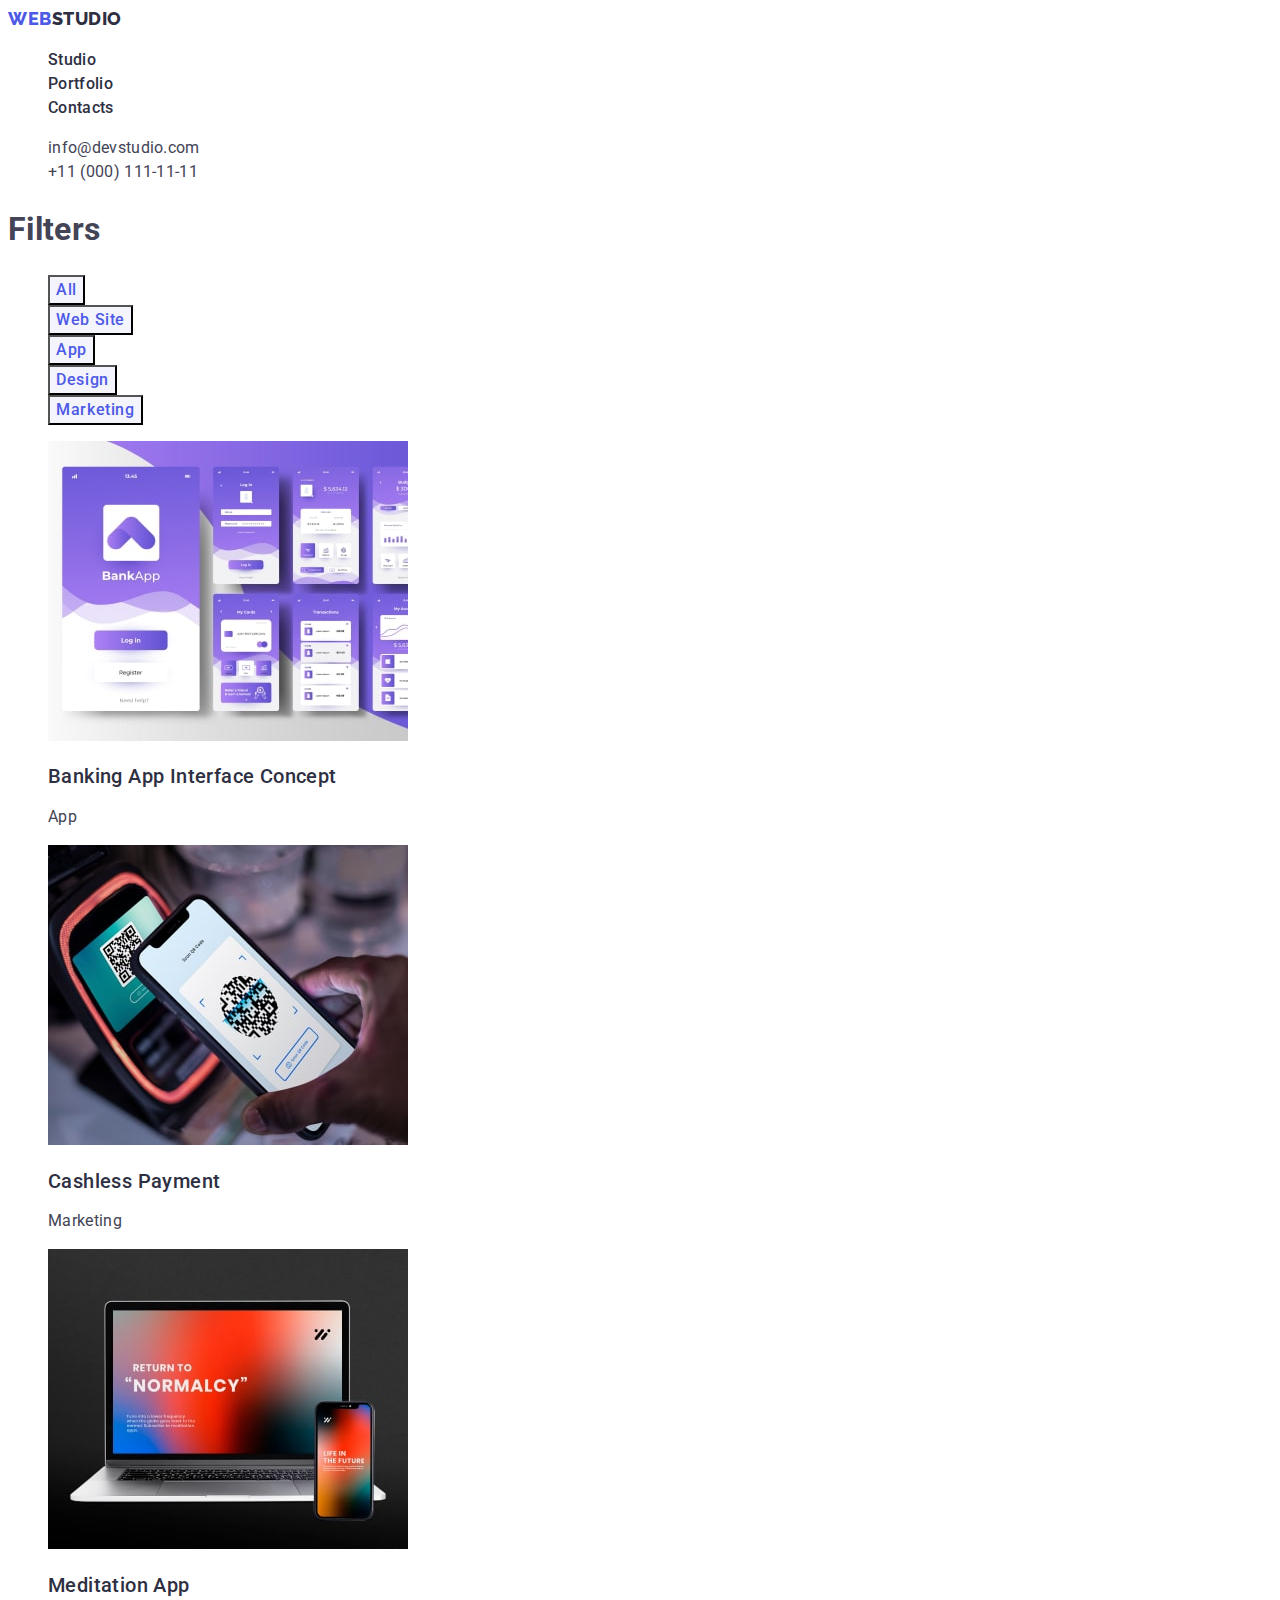
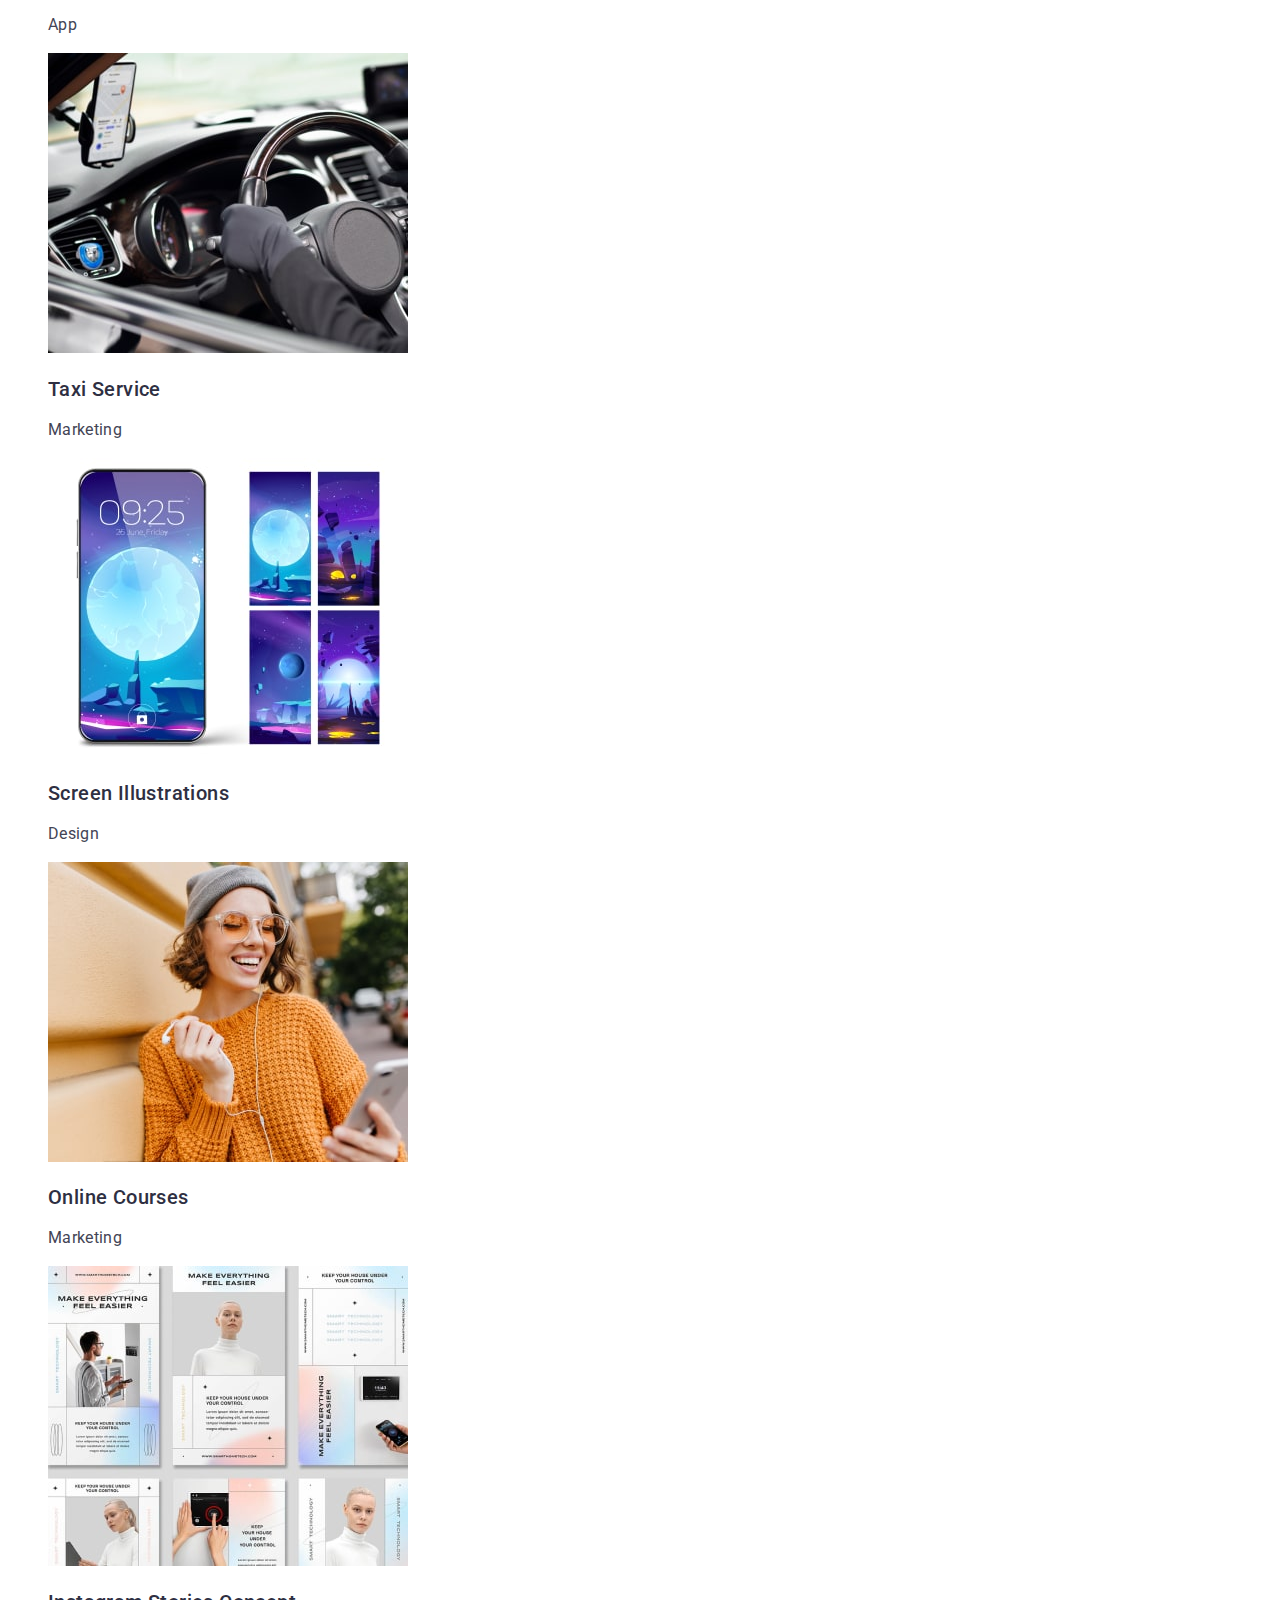
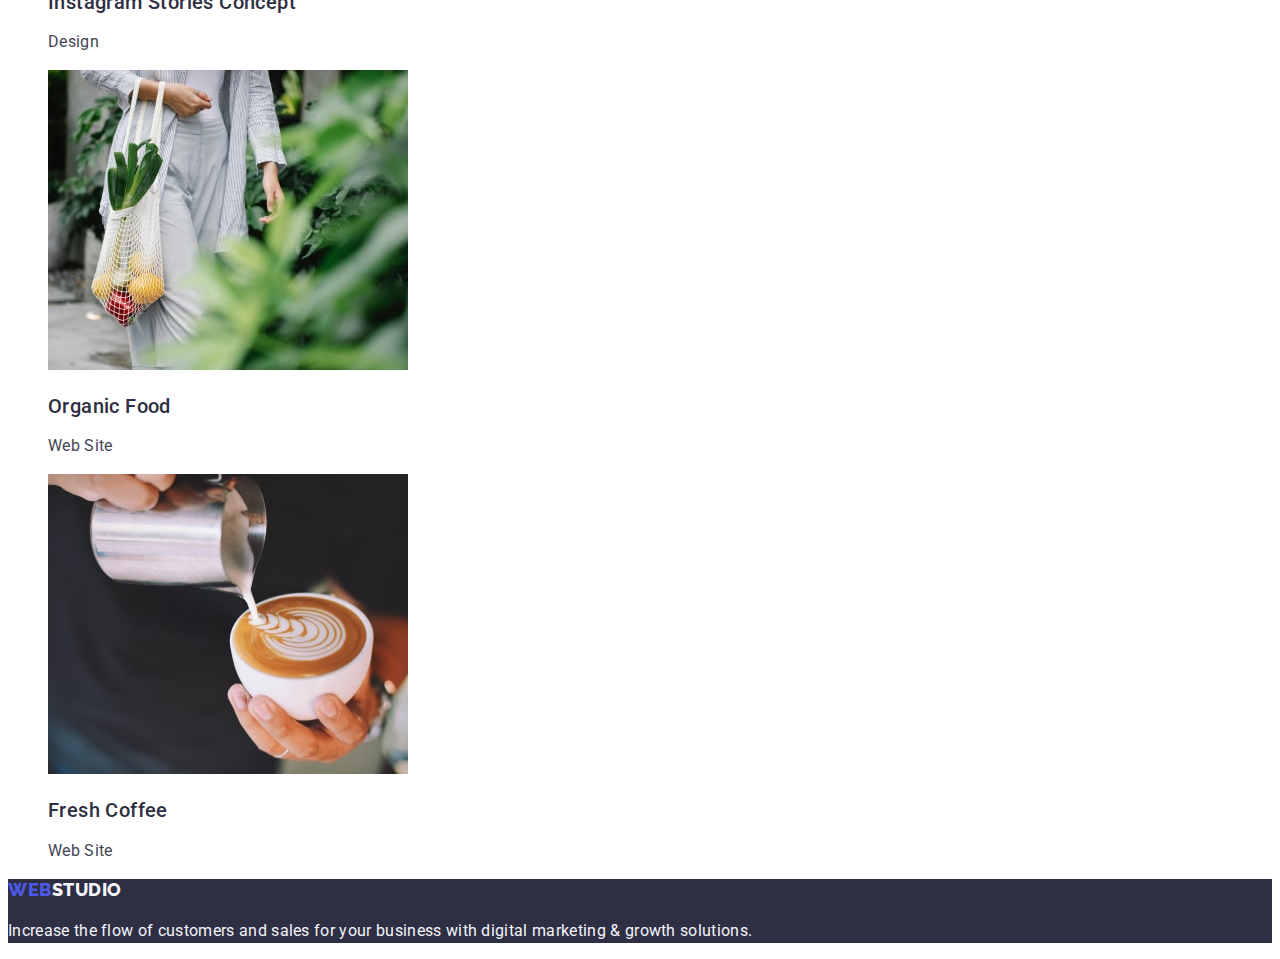
==== portfolio.html @ 900c1c77 "Initial commit" ====
<!DOCTYPE html>
<html lang="en">
  <head>
    <meta charset="UTF-8" />
    <meta name="viewport" content="width=device-width, initial-scale=1.0" />
    <link rel="preconnect" href="https://fonts.googleapis.com" />
    <link rel="preconnect" href="https://fonts.gstatic.com" crossorigin />
    <link
      href="https://fonts.googleapis.com/css2?family=Raleway:wght@800&family=Roboto:wght@400;500;700;900&display=swap"
      rel="stylesheet"
    />
    <link rel="stylesheet" href="./css/styles.css" />
    <title>Portfolio</title>
  </head>
  <body>
    <header class="header">
      <nav>
        <a class="header-logo link" href="./index.html"
          >Web<span class="header-logo-accent">Studio</span>
        </a>
        <ul class="list">
          <li><a class="header-item link" href="./index.html">Studio</a></li>
          <li>
            <a class="header-item link" href="./portfolio.html">Portfolio</a>
          </li>
          <li><a class="header-item link" href="">Contacts</a></li>
        </ul>
      </nav>

      <address class="header-contacts">
        <ul class="header-contacts-list list">
          <li>
            <a
              class="header-contacts-item link"
              href="mailto:info@devstudio.com"
              >info@devstudio.com</a
            >
          </li>
          <li>
            <a class="header-contacts-item link" href="tel:+110001111111"
              >+11 (000) 111-11-11</a
            >
          </li>
        </ul>
      </address>
    </header>

    <main>
      <section class="filters">
        <h1 class="visually-hidden">Filters</h1>
        <ul class="list">
          <li class="filters-list-item">
            <button class="filters-btn" type="button">All</button>
          </li>
          <li class="filters-list-item">
            <button class="filters-btn" type="button">Web Site</button>
          </li>
          <li class="filters-list-item">
            <button class="filters-btn" type="button">App</button>
          </li>
          <li class="filters-list-item">
            <button class="filters-btn" type="button">Design</button>
          </li>
          <li class="filters-list-item">
            <button class="filters-btn" type="button">Marketing</button>
          </li>
        </ul>

        <ul class="list">
          <li>
            <a class="link">
              <img
                src="./images/img-app1.jpg"
                alt="banking"
                width="360"
                height="300"
              />
              <h2 class="page-subtitle">Banking App Interface Concept</h2>
              <p class="page-text">App</p>
            </a>
          </li>
          <li>
            <a class="link">
              <img
                src="./images/img-payment.jpg"
                alt="payment"
                width="360"
                height="300"
              />
              <h2 class="page-subtitle">Cashless Payment</h2>
              <p class="page-text">Marketing</p>
            </a>
          </li>
          <li>
            <a class="link">
              <img
                src="./images/img-app2.jpg"
                alt="meditation"
                width="360"
                height="300"
              />
              <h2 class="page-subtitle">Meditation App</h2>
              <p class="page-text">App</p>
            </a>
          </li>
          <li>
            <a class="link">
              <img
                src="./images/img-taxi.jpg"
                alt="taxi"
                width="360"
                height="300"
              />
              <h2 class="page-subtitle">Taxi Service</h2>
              <p class="page-text">Marketing</p>
            </a>
          </li>
          <li>
            <a class="link"
              ><img
                src="./images/img-screen.jpg"
                alt="screen"
                width="360"
                height="300"
              />
              <h2 class="page-subtitle">Screen Illustrations</h2>
              <p class="page-text">Design</p>
            </a>
          </li>
          <li>
            <a class="link">
              <img
                src="./images/img-courses.jpg"
                alt="courses"
                width="360"
                height="300"
              />
              <h2 class="page-subtitle">Online Courses</h2>
              <p class="page-text">Marketing</p>
            </a>
          </li>
          <li>
            <a class="link">
              <img
                src="./images/img-stories.jpg"
                alt="stories"
                width="360"
                height="300"
              />
              <h2 class="page-subtitle">Instagram Stories Concept</h2>
              <p class="page-text">Design</p></a
            >
          </li>
          <li>
            <a class="link">
              <img
                src="./images/img-food.jpg"
                alt="food"
                width="360"
                height="300"
              />
              <h2 class="page-subtitle">Organic Food</h2>
              <p class="page-text">Web Site</p>
            </a>
          </li>
          <li>
            <a class="link">
              <img
                src="./images/img-coffee.jpg"
                alt="coffee"
                width="360"
                height="300"
              />
              <h2 class="page-subtitle">Fresh Coffee</h2>
              <p class="page-text">Web Site</p>
            </a>
          </li>
        </ul>
      </section>
    </main>
    <footer class="footer">
      <a href="./index.html" class="logo-footer link"
        >Web<span class="logo-footer-accent">Studio</span>
      </a>
      <p class="page-text-footer">
        Increase the flow of customers and sales for your business with digital
        marketing & growth solutions.
      </p>
    </footer>
  </body>
</html>
---- css/styles.css ----
:root {
  --cloud: #f4f4fd;
  --cornflower: #e7e9fc;
  --iris: #4d5ae5;
  --ocean: #404bbf;
  --navyblue: #2e2f42;
  --slate: #434455;
  --white: #ffffff;
  --text-size: 16px;
  --text-height: 1.5;
  --text-weight: 500;
  --text-spacing: 0.02em;
}

.link {
  text-decoration: none;
}

.list {
  list-style-type: none;
}

body {
  font-family: "Roboto", sans-serif;
  background-color: var(--white);
  color: var(--slate);
  font-size: var(--text-size);
  line-height: var(--text-height);
  letter-spacing: var(--text-spacing);
}

.header-logo {
  color: var(--iris);
  font-size: 18px;
  font-family: "Raleway", sans-serif;
  font-weight: 800;
  line-height: 1.17;
  letter-spacing: 0.03em;
  text-transform: uppercase;
}

.header-logo span {
  color: var(--navyblue);
}

.header-item {
  color: var(--navyblue);
  font-size: var(--text-size);
  font-weight: var(--text-weight);
  line-height: var(--text-height);
  letter-spacing: var(--text-spacing);
}

.header-item:focus,
.header-item:hover {
  color: var(--ocean);
}

.header-contacts {
  font-style: normal;
}

.header-contacts-item {
  color: var(--slate);
  font-size: var(--text-size);
  line-height: var(--text-height);
  letter-spacing: var(--text-spacing);
}

.header-contacts-item:focus,
.header-contacts-item:hover {
  color: var(--ocean);
}

.hero {
  background-color: var(--navyblue);
}

.hero-title {
  color: var(--white);
  text-align: center;
  font-size: 56px;
  font-weight: 700;
  line-height: 1.07;
  letter-spacing: var(--text-spacing);
}

.hero-btn {
  font-family: "Roboto", sans-serif;
  background: var(--iris);
  color: var(--white);
  font-size: var(--text-size);
  font-weight: var(--text-weight);
  line-height: var(--text-height);
  letter-spacing: 0.04em;
  cursor: pointer;
}

.hero-btn:focus,
.hero-btn:hover {
  background-color: var(--ocean);
}

.team {
  background-color: var(--cloud);
}

.team-list {
  background-color: var(--white);
}

.page-title {
  color: var(--navyblue);
  text-align: center;
  font-size: 36px;
  font-weight: 700;
  line-height: 1.11;
  letter-spacing: var(--text-spacing);
  text-transform: capitalize;
}

.page-subtitle {
  color: var(--navyblue);
  font-size: 20px;
  font-weight: var(--text-weight);
  line-height: 1.2;
  letter-spacing: var(--text-spacing);
}

.footer {
  background-color: var(--navyblue);
}

.logo-footer {
  color: var(--iris);
  font-size: 18px;
  font-family: "Raleway", sans-serif;
  font-weight: 800;
  line-height: 1.17;
  letter-spacing: 0.03em;
  text-transform: uppercase;
}
.logo-footer span {
  color: var(--cloud);
}

.page-text-footer {
  color: var(--cloud);
  font-size: var(--text-size);
  line-height: var(--text-height);
  letter-spacing: var(--text-spacing);
}

.filters-btn {
  font-family: "Roboto", sans-serif;
  background: var(--cloud);
  color: var(--iris);
  text-align: center;
  font-size: var(--text-size);
  font-weight: var(--text-weight);
  line-height: var(--text-height);
  letter-spacing: 0.04em;
  cursor: pointer;
}

.filters-btn:hover,
.filters-btn:focus {
  background-color: var(--ocean);
  color: var(--white);
}
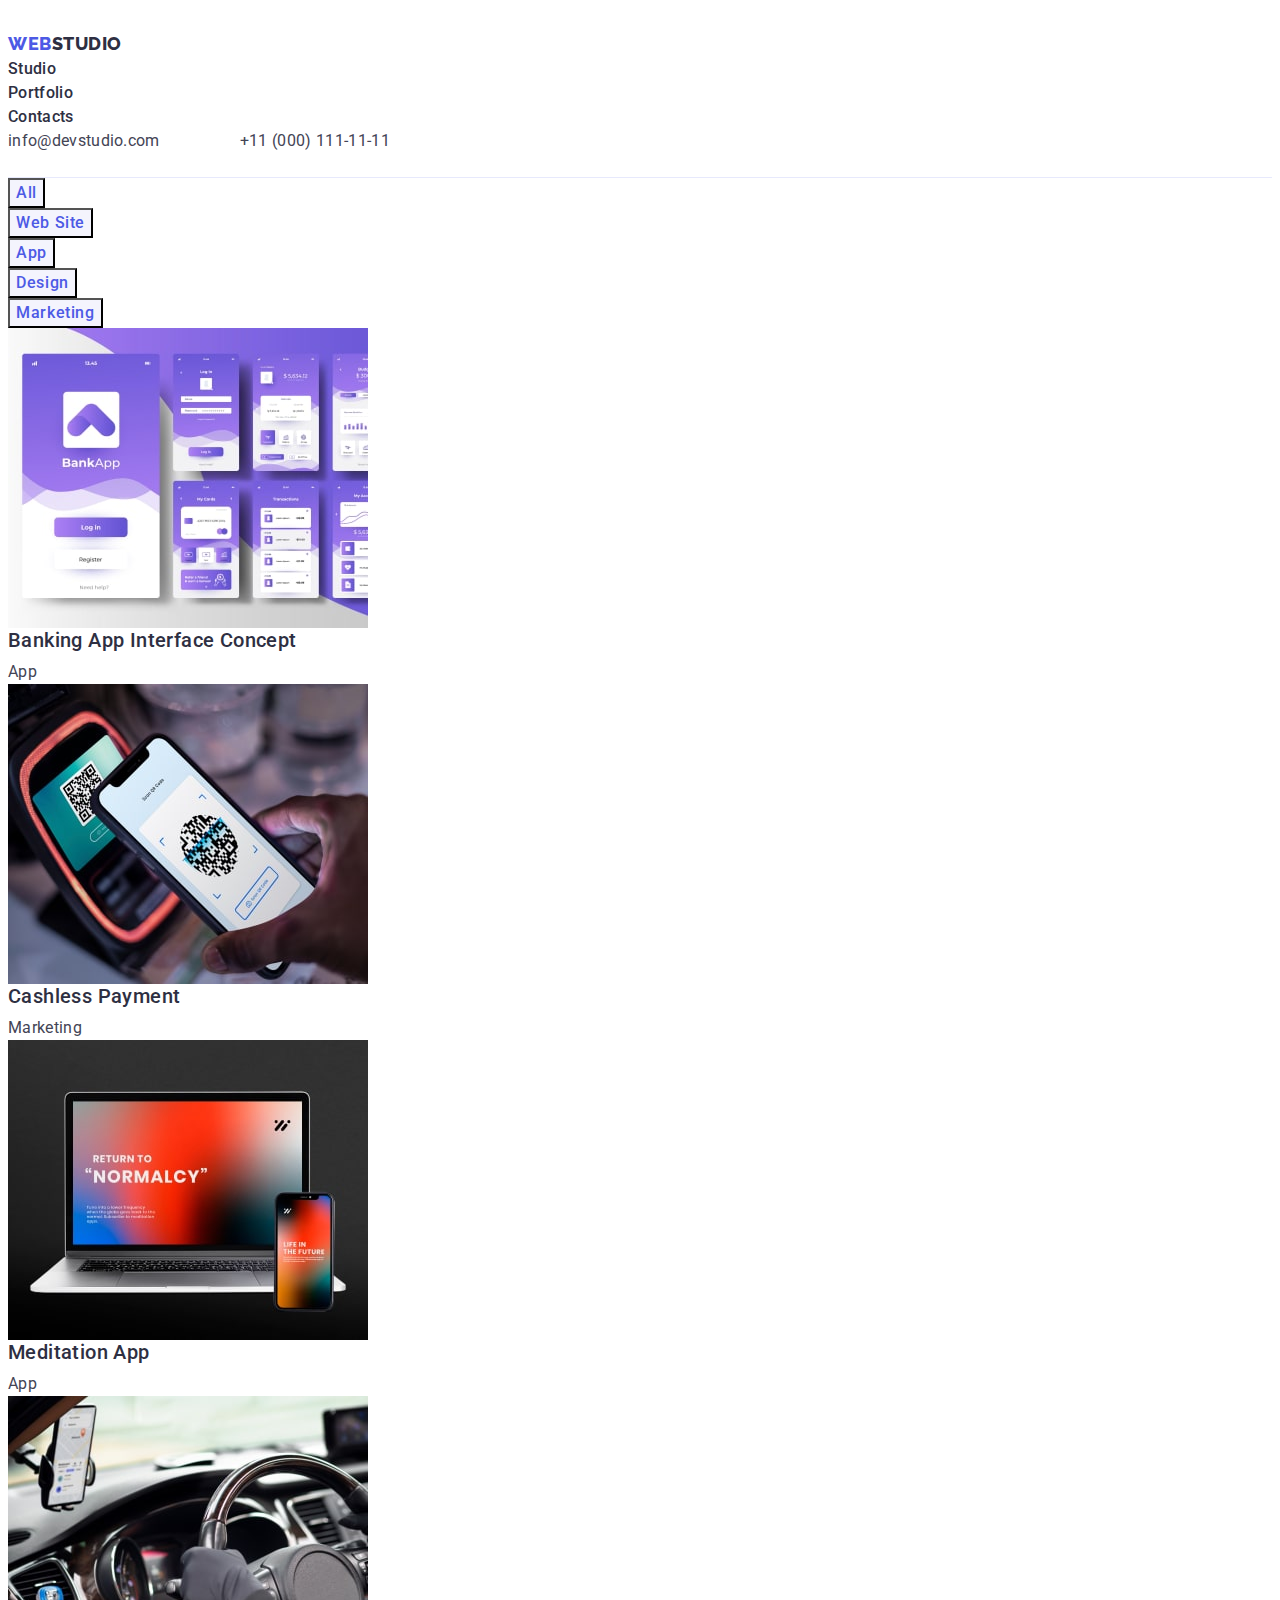
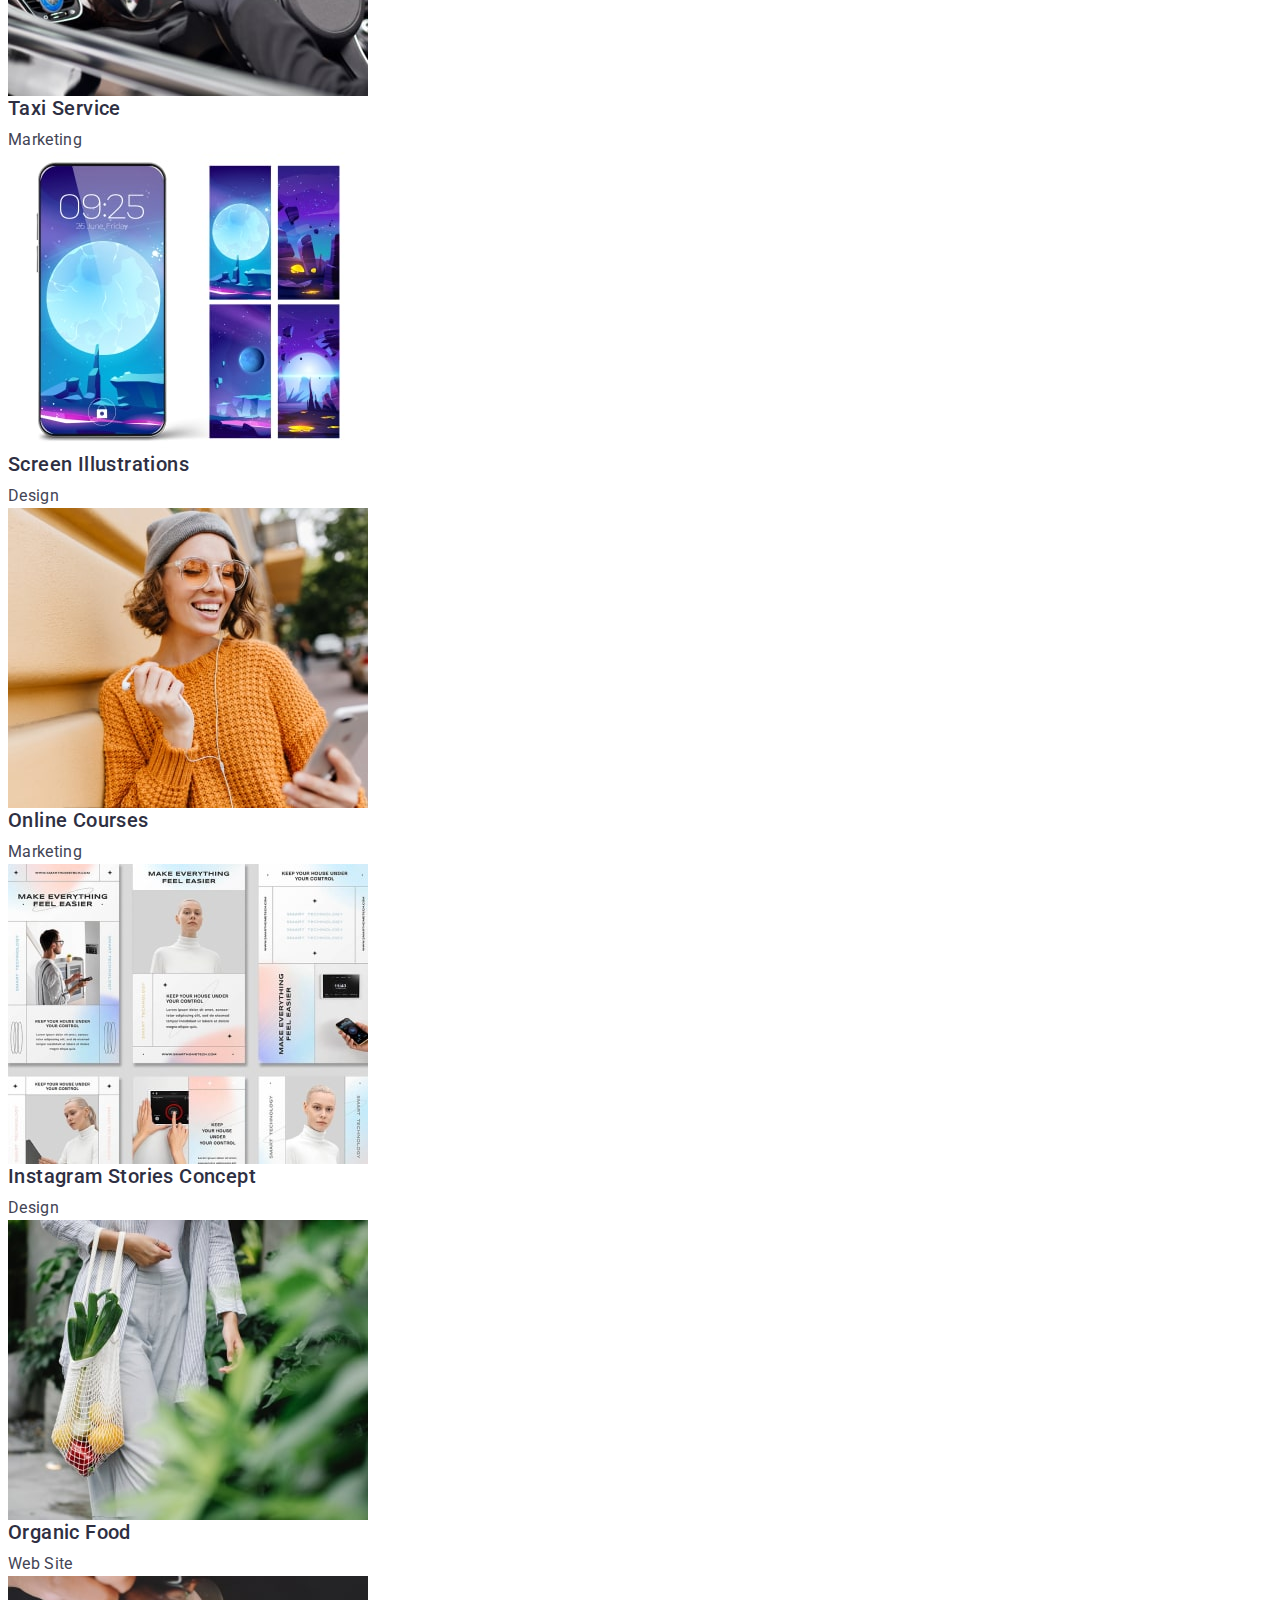
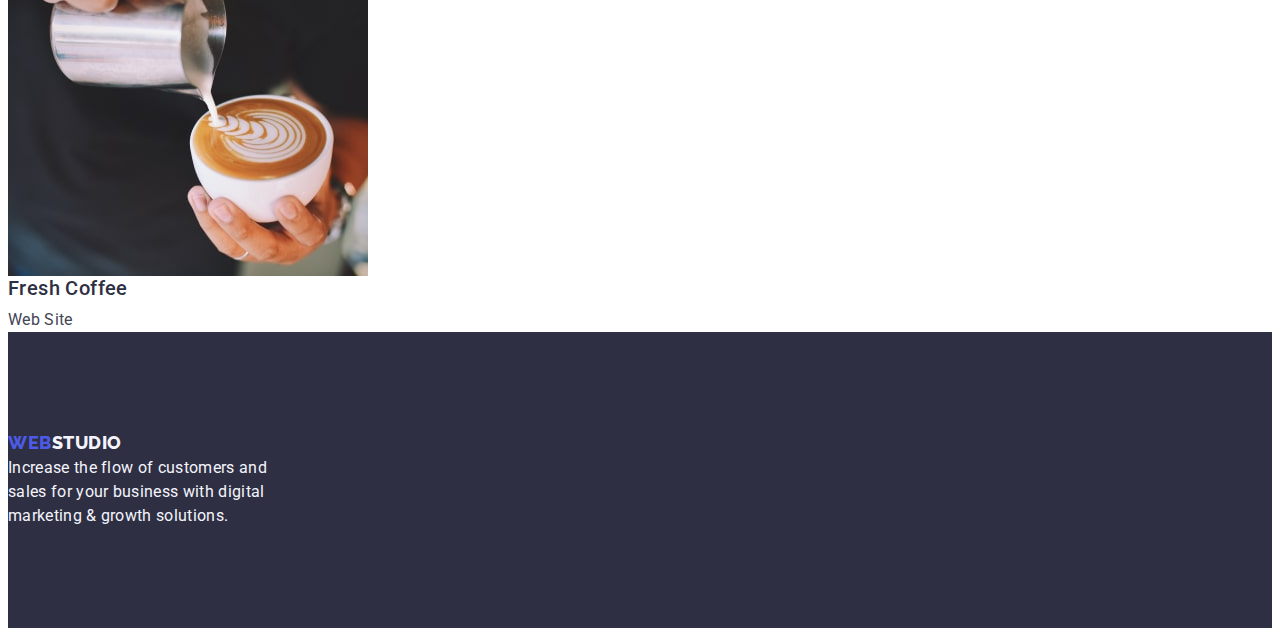
==== commit dd29150f: "11" ====
--- a/portfolio.html
+++ b/portfolio.html
@@ -8,6 +8,13 @@
     <link
       href="https://fonts.googleapis.com/css2?family=Raleway:wght@800&family=Roboto:wght@400;500;700;900&display=swap"
       rel="stylesheet"
+    />
+    <link
+      rel="stylesheet"
+      href="https://cdnjs.cloudflare.com/ajax/libs/modern-normalize/2.0.0/modern-normalize.min.css"
+      integrity="sha512-4xo8blKMVCiXpTaLzQSLSw3KFOVPWhm/TRtuPVc4WG6kUgjH6J03IBuG7JZPkcWMxJ5huwaBpOpnwYElP/m6wg=="
+      crossorigin="anonymous"
+      referrerpolicy="no-referrer"
     />
     <link rel="stylesheet" href="./css/styles.css" />
     <title>Portfolio</title>
--- a/css/styles.css
+++ b/css/styles.css
@@ -12,14 +12,6 @@
   --text-spacing: 0.02em;
 }
 
-.link {
-  text-decoration: none;
-}
-
-.list {
-  list-style-type: none;
-}
-
 body {
   font-family: "Roboto", sans-serif;
   background-color: var(--white);
@@ -27,6 +19,77 @@
   font-size: var(--text-size);
   line-height: var(--text-height);
   letter-spacing: var(--text-spacing);
+}
+
+h1,
+h2,
+h3,
+h4,
+h5,
+h6,
+p {
+  margin-top: 0;
+  margin-bottom: 0;
+}
+
+ul,
+ol {
+  padding-left: 0;
+  margin-top: 0;
+  margin-bottom: 0;
+}
+
+img {
+  display: block;
+  max-width: 100%;
+  height: auto;
+}
+
+.visually-hidden {
+  position: absolute;
+  width: 1px;
+  height: 1px;
+  margin: -1px;
+  border: 0;
+  padding: 0;
+  white-space: nowrap;
+  clip-path: inset(100%);
+  clip: rect(0 0 0 0);
+  overflow: hidden;
+}
+
+.link {
+  text-decoration: none;
+}
+
+.list {
+  list-style-type: none;
+}
+
+.container {
+  width: 100%;
+  max-width: 1158px;
+  padding-left: 15px;
+  padding-right: 15px;
+  margin: 0 auto;
+}
+
+/* __________________HEADER________________ */
+.header {
+  padding-bottom: 24px;
+  padding-top: 24px;
+  border-bottom: 1px solid var(--cornflower, #e7e9fc);
+}
+
+.header-container {
+  display: flex;
+  margin: 0 auto;
+  justify-content: space-between;
+}
+
+.header-navigation {
+  display: flex;
+  gap: 76px;
 }
 
 .header-logo {
@@ -37,10 +100,20 @@
   line-height: 1.17;
   letter-spacing: 0.03em;
   text-transform: uppercase;
+
+  display: inline-flex;
+  height: 24px;
+  align-items: center;
+  flex-shrink: 0;
 }
 
 .header-logo span {
   color: var(--navyblue);
+}
+
+.header-list {
+  display: flex;
+  gap: 40px;
 }
 
 .header-item {
@@ -58,6 +131,13 @@
 
 .header-contacts {
   font-style: normal;
+  gap: 40px;
+}
+
+.header-contacts-list {
+  display: flex;
+  align-items: flex-start;
+  gap: 40px;
 }
 
 .header-contacts-item {
@@ -65,6 +145,8 @@
   font-size: var(--text-size);
   line-height: var(--text-height);
   letter-spacing: var(--text-spacing);
+  padding-right: 40px;
+  padding-top: 24px;
 }
 
 .header-contacts-item:focus,
@@ -72,17 +154,29 @@
   color: var(--ocean);
 }
 
+/* __________________HERO________________ */
 .hero {
   background-color: var(--navyblue);
 }
 
+.hero-container {
+  padding: 188px;
+}
+
 .hero-title {
   color: var(--white);
-  text-align: center;
   font-size: 56px;
   font-weight: 700;
   line-height: 1.07;
   letter-spacing: var(--text-spacing);
+  max-width: 496px;
+  margin: 0 auto;
+  margin-bottom: 48px;
+}
+
+.hero-button {
+  display: flex;
+  justify-content: center;
 }
 
 .hero-btn {
@@ -94,6 +188,8 @@
   line-height: var(--text-height);
   letter-spacing: 0.04em;
   cursor: pointer;
+  padding: 16px 32px;
+  border-radius: 4px;
 }
 
 .hero-btn:focus,
@@ -101,12 +197,44 @@
   background-color: var(--ocean);
 }
 
+/* __________________DESCRIPTION________________ */
+
+.description {
+  padding-top: 120px;
+  padding-bottom: 120px;
+}
+
+.description-list {
+  display: flex;
+  gap: 24px;
+}
+
+/* __________________DOING_______________ */
+
+.doing {
+  padding-bottom: 120px;
+}
+
+.doing .doing-list {
+  display: flex;
+  gap: 24px;
+}
+
+/* __________________TEAM________________ */
+
 .team {
   background-color: var(--cloud);
+  padding-top: 120px;
+  padding-bottom: 120px;
 }
 
 .team-list {
-  background-color: var(--white);
+  display: flex;
+  gap: 24px;
+}
+
+.team-list-item {
+  width: calc((100% - 72) / 4);
 }
 
 .page-title {
@@ -117,6 +245,7 @@
   line-height: 1.11;
   letter-spacing: var(--text-spacing);
   text-transform: capitalize;
+  margin-bottom: 72px;
 }
 
 .page-subtitle {
@@ -125,10 +254,14 @@
   font-weight: var(--text-weight);
   line-height: 1.2;
   letter-spacing: var(--text-spacing);
-}
-
+  margin-bottom: 8px;
+}
+
+/* __________________FOOTER_______________ */
 .footer {
   background-color: var(--navyblue);
+  padding-top: 100px;
+  padding-bottom: 100px;
 }
 
 .logo-footer {
@@ -139,6 +272,7 @@
   line-height: 1.17;
   letter-spacing: 0.03em;
   text-transform: uppercase;
+  margin-bottom: 16px;
 }
 .logo-footer span {
   color: var(--cloud);
@@ -149,6 +283,7 @@
   font-size: var(--text-size);
   line-height: var(--text-height);
   letter-spacing: var(--text-spacing);
+  width: 264px;
 }
 
 .filters-btn {
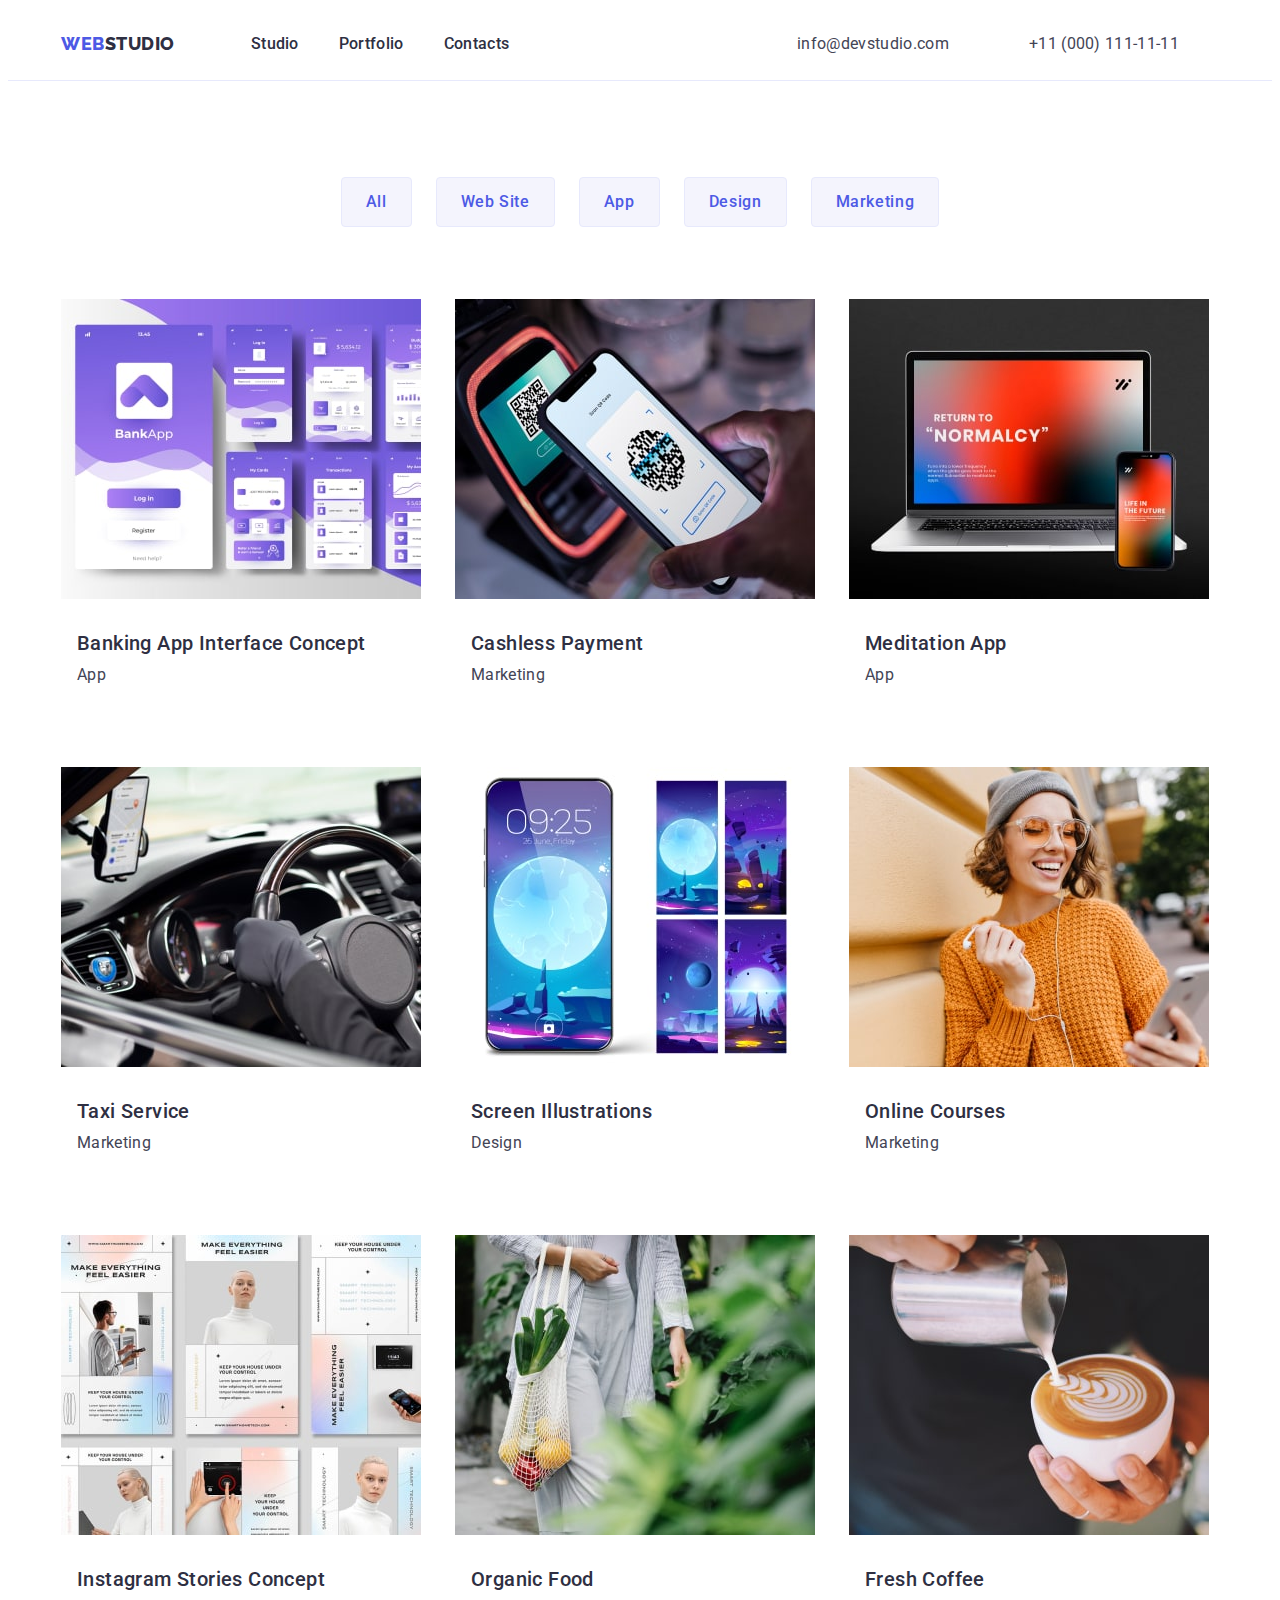
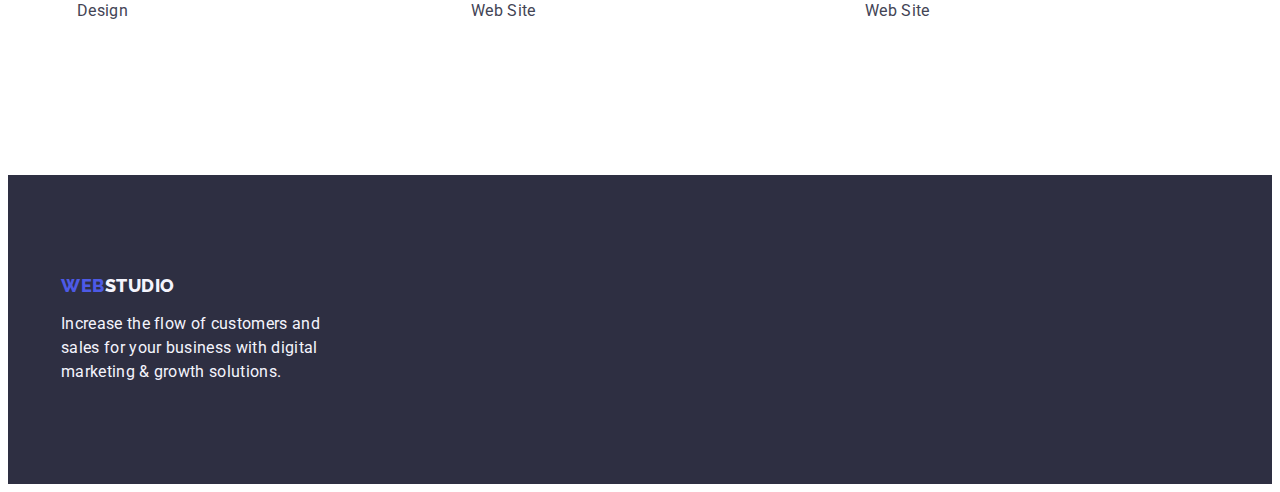
==== commit 2dfa2857: "big-upd" ====
--- a/portfolio.html
+++ b/portfolio.html
@@ -21,178 +21,209 @@
   </head>
   <body>
     <header class="header">
-      <nav>
-        <a class="header-logo link" href="./index.html"
-          >Web<span class="header-logo-accent">Studio</span>
-        </a>
-        <ul class="list">
-          <li><a class="header-item link" href="./index.html">Studio</a></li>
-          <li>
-            <a class="header-item link" href="./portfolio.html">Portfolio</a>
-          </li>
-          <li><a class="header-item link" href="">Contacts</a></li>
-        </ul>
-      </nav>
-
-      <address class="header-contacts">
-        <ul class="header-contacts-list list">
-          <li>
-            <a
-              class="header-contacts-item link"
-              href="mailto:info@devstudio.com"
-              >info@devstudio.com</a
-            >
-          </li>
-          <li>
-            <a class="header-contacts-item link" href="tel:+110001111111"
-              >+11 (000) 111-11-11</a
-            >
-          </li>
-        </ul>
-      </address>
+      <div class="container header-container">
+        <nav class="header-navigation">
+          <a class="header-logo link" href="./index.html"
+            >Web<span>Studio</span></a
+          >
+          <ul class="header-list list">
+            <li>
+              <a class="header-item link" href="./index.html">Studio</a>
+            </li>
+
+            <li>
+              <a class="header-item link" href="./portfolio.html">Portfolio</a>
+            </li>
+
+            <li>
+              <a class="header-item link" href="">Contacts</a>
+            </li>
+          </ul>
+        </nav>
+
+        <address class="header-contacts">
+          <ul class="header-contacts-list list">
+            <li>
+              <a
+                class="header-contacts-item link"
+                href="mailto:info@devstudio.com"
+                >info@devstudio.com</a
+              >
+            </li>
+
+            <li>
+              <a class="header-contacts-item link" href="tel:+110001111111"
+                >+11 (000) 111-11-11</a
+              >
+            </li>
+          </ul>
+        </address>
+      </div>
     </header>
 
     <main>
-      <section class="filters">
-        <h1 class="visually-hidden">Filters</h1>
-        <ul class="list">
-          <li class="filters-list-item">
-            <button class="filters-btn" type="button">All</button>
-          </li>
-          <li class="filters-list-item">
-            <button class="filters-btn" type="button">Web Site</button>
-          </li>
-          <li class="filters-list-item">
-            <button class="filters-btn" type="button">App</button>
-          </li>
-          <li class="filters-list-item">
-            <button class="filters-btn" type="button">Design</button>
-          </li>
-          <li class="filters-list-item">
-            <button class="filters-btn" type="button">Marketing</button>
-          </li>
-        </ul>
-
-        <ul class="list">
-          <li>
-            <a class="link">
-              <img
-                src="./images/img-app1.jpg"
-                alt="banking"
-                width="360"
-                height="300"
-              />
-              <h2 class="page-subtitle">Banking App Interface Concept</h2>
-              <p class="page-text">App</p>
-            </a>
-          </li>
-          <li>
-            <a class="link">
-              <img
-                src="./images/img-payment.jpg"
-                alt="payment"
-                width="360"
-                height="300"
-              />
-              <h2 class="page-subtitle">Cashless Payment</h2>
-              <p class="page-text">Marketing</p>
-            </a>
-          </li>
-          <li>
-            <a class="link">
-              <img
-                src="./images/img-app2.jpg"
-                alt="meditation"
-                width="360"
-                height="300"
-              />
-              <h2 class="page-subtitle">Meditation App</h2>
-              <p class="page-text">App</p>
-            </a>
-          </li>
-          <li>
-            <a class="link">
-              <img
-                src="./images/img-taxi.jpg"
-                alt="taxi"
-                width="360"
-                height="300"
-              />
-              <h2 class="page-subtitle">Taxi Service</h2>
-              <p class="page-text">Marketing</p>
-            </a>
-          </li>
-          <li>
-            <a class="link"
-              ><img
-                src="./images/img-screen.jpg"
-                alt="screen"
-                width="360"
-                height="300"
-              />
-              <h2 class="page-subtitle">Screen Illustrations</h2>
-              <p class="page-text">Design</p>
-            </a>
-          </li>
-          <li>
-            <a class="link">
-              <img
-                src="./images/img-courses.jpg"
-                alt="courses"
-                width="360"
-                height="300"
-              />
-              <h2 class="page-subtitle">Online Courses</h2>
-              <p class="page-text">Marketing</p>
-            </a>
-          </li>
-          <li>
-            <a class="link">
-              <img
-                src="./images/img-stories.jpg"
-                alt="stories"
-                width="360"
-                height="300"
-              />
-              <h2 class="page-subtitle">Instagram Stories Concept</h2>
-              <p class="page-text">Design</p></a
-            >
-          </li>
-          <li>
-            <a class="link">
-              <img
-                src="./images/img-food.jpg"
-                alt="food"
-                width="360"
-                height="300"
-              />
-              <h2 class="page-subtitle">Organic Food</h2>
-              <p class="page-text">Web Site</p>
-            </a>
-          </li>
-          <li>
-            <a class="link">
-              <img
-                src="./images/img-coffee.jpg"
-                alt="coffee"
-                width="360"
-                height="300"
-              />
-              <h2 class="page-subtitle">Fresh Coffee</h2>
-              <p class="page-text">Web Site</p>
-            </a>
-          </li>
-        </ul>
+      <section class="main-page">
+        <div class="container">
+          <h1 class="visually-hidden">Filters</h1>
+          <ul class="filters-list list">
+            <li class="filters-list-item">
+              <button class="filters-btn" type="button">All</button>
+            </li>
+            <li class="filters-list-item">
+              <button class="filters-btn" type="button">Web Site</button>
+            </li>
+            <li class="filters-list-item">
+              <button class="filters-btn" type="button">App</button>
+            </li>
+            <li class="filters-list-item">
+              <button class="filters-btn" type="button">Design</button>
+            </li>
+            <li class="filters-list-item">
+              <button class="filters-btn" type="button">Marketing</button>
+            </li>
+          </ul>
+
+          <ul class="main-page-list list">
+            <li class="main-page-item">
+              <a class="link">
+                <img
+                  src="./images/img-app1.jpg"
+                  alt="banking"
+                  width="360"
+                  height="300"
+                />
+                <div class="team-item-text">
+                  <h2 class="page-subtitle">Banking App Interface Concept</h2>
+                  <p class="page-text">App</p>
+                </div>
+              </a>
+            </li>
+            <li class="main-page-item">
+              <a class="link">
+                <img
+                  src="./images/img-payment.jpg"
+                  alt="payment"
+                  width="360"
+                  height="300"
+                />
+                <div class="team-item-text">
+                  <h2 class="page-subtitle">Cashless Payment</h2>
+                  <p class="page-text">Marketing</p>
+                </div>
+              </a>
+            </li>
+            <li class="main-page-item">
+              <a class="link">
+                <img
+                  src="./images/img-app2.jpg"
+                  alt="meditation"
+                  width="360"
+                  height="300"
+                />
+                <div class="team-item-text">
+                  <h2 class="page-subtitle">Meditation App</h2>
+                  <p class="page-text">App</p>
+                </div>
+              </a>
+            </li>
+            <li class="main-page-item">
+              <a class="link">
+                <img
+                  src="./images/img-taxi.jpg"
+                  alt="taxi"
+                  width="360"
+                  height="300"
+                />
+                <div class="team-item-text">
+                  <h2 class="page-subtitle">Taxi Service</h2>
+                  <p class="page-text">Marketing</p>
+                </div>
+              </a>
+            </li>
+            <li class="main-page-item">
+              <a class="link"
+                ><img
+                  src="./images/img-screen.jpg"
+                  alt="screen"
+                  width="360"
+                  height="300"
+                />
+                <div class="team-item-text">
+                  <h2 class="page-subtitle">Screen Illustrations</h2>
+                  <p class="page-text">Design</p>
+                </div>
+              </a>
+            </li>
+            <li class="main-page-item">
+              <a class="link">
+                <img
+                  src="./images/img-courses.jpg"
+                  alt="courses"
+                  width="360"
+                  height="300"
+                />
+                <div class="team-item-text">
+                  <h2 class="page-subtitle">Online Courses</h2>
+                  <p class="page-text">Marketing</p>
+                </div>
+              </a>
+            </li>
+            <li class="main-page-item">
+              <a class="link">
+                <img
+                  src="./images/img-stories.jpg"
+                  alt="stories"
+                  width="360"
+                  height="300"
+                />
+                <div class="team-item-text">
+                  <h2 class="page-subtitle">Instagram Stories Concept</h2>
+                  <p class="page-text">Design</p>
+                </div>
+              </a>
+            </li>
+            <li class="main-page-item">
+              <a class="link">
+                <img
+                  src="./images/img-food.jpg"
+                  alt="food"
+                  width="360"
+                  height="300"
+                />
+                <div class="team-item-text">
+                  <h2 class="page-subtitle">Organic Food</h2>
+                  <p class="page-text">Web Site</p>
+                </div>
+              </a>
+            </li>
+            <li class="main-page-item">
+              <a class="link">
+                <img
+                  src="./images/img-coffee.jpg"
+                  alt="coffee"
+                  width="360"
+                  height="300"
+                />
+                <div class="team-item-text">
+                  <h2 class="page-subtitle">Fresh Coffee</h2>
+                  <p class="page-text">Web Site</p>
+                </div>
+              </a>
+            </li>
+          </ul>
+        </div>
       </section>
     </main>
     <footer class="footer">
-      <a href="./index.html" class="logo-footer link"
-        >Web<span class="logo-footer-accent">Studio</span>
-      </a>
-      <p class="page-text-footer">
-        Increase the flow of customers and sales for your business with digital
-        marketing & growth solutions.
-      </p>
+      <div class="container">
+        <a href="./index.html" class="logo-footer link"
+          >Web<span class="logo-footer-accent">Studio</span>
+        </a>
+        <p class="page-text-footer">
+          Increase the flow of customers and sales for your business with
+          digital marketing & growth solutions.
+        </p>
+      </div>
     </footer>
   </body>
 </html>
--- a/css/styles.css
+++ b/css/styles.css
@@ -74,6 +74,26 @@
   margin: 0 auto;
 }
 
+.page-title {
+  color: var(--navyblue);
+  text-align: center;
+  font-size: 36px;
+  font-weight: 700;
+  line-height: 1.11;
+  letter-spacing: var(--text-spacing);
+  text-transform: capitalize;
+  margin-bottom: 72px;
+}
+
+.page-subtitle {
+  color: var(--navyblue);
+  font-size: 20px;
+  font-weight: var(--text-weight);
+  line-height: 1.2;
+  letter-spacing: var(--text-spacing);
+  margin-bottom: 8px;
+}
+
 /* __________________HEADER________________ */
 .header {
   padding-bottom: 24px;
@@ -89,7 +109,7 @@
 
 .header-navigation {
   display: flex;
-  gap: 76px;
+  align-items: center;
 }
 
 .header-logo {
@@ -100,7 +120,7 @@
   line-height: 1.17;
   letter-spacing: 0.03em;
   text-transform: uppercase;
-
+  margin-right: 76px;
   display: inline-flex;
   height: 24px;
   align-items: center;
@@ -122,6 +142,8 @@
   font-weight: var(--text-weight);
   line-height: var(--text-height);
   letter-spacing: var(--text-spacing);
+  padding-top: 24px;
+  padding-bottom: 24px;
 }
 
 .header-item:focus,
@@ -157,10 +179,8 @@
 /* __________________HERO________________ */
 .hero {
   background-color: var(--navyblue);
-}
-
-.hero-container {
-  padding: 188px;
+  padding-top: 188px;
+  padding-bottom: 188px;
 }
 
 .hero-title {
@@ -174,11 +194,6 @@
   margin-bottom: 48px;
 }
 
-.hero-button {
-  display: flex;
-  justify-content: center;
-}
-
 .hero-btn {
   font-family: "Roboto", sans-serif;
   background: var(--iris);
@@ -190,6 +205,11 @@
   cursor: pointer;
   padding: 16px 32px;
   border-radius: 4px;
+  display: block;
+  margin: 0 auto;
+  min-width: 169px;
+  border: none;
+  height: 56px;
 }
 
 .hero-btn:focus,
@@ -209,17 +229,23 @@
   gap: 24px;
 }
 
+.description-item {
+  width: calc((100% - 72px) / 4);
+}
 /* __________________DOING_______________ */
 
 .doing {
   padding-bottom: 120px;
 }
 
-.doing .doing-list {
+.doing-list {
   display: flex;
   gap: 24px;
 }
 
+.doing-item {
+  width: calc((100% - 48px) / 3);
+}
 /* __________________TEAM________________ */
 
 .team {
@@ -235,28 +261,20 @@
 
 .team-list-item {
   width: calc((100% - 72) / 4);
-}
-
-.page-title {
-  color: var(--navyblue);
+  border-radius: 0px 0px 4px 4px;
+}
+
+.team-item-text {
+  padding: 32px 16px;
+}
+
+.team-subtitle {
   text-align: center;
-  font-size: 36px;
-  font-weight: 700;
-  line-height: 1.11;
-  letter-spacing: var(--text-spacing);
-  text-transform: capitalize;
-  margin-bottom: 72px;
-}
-
-.page-subtitle {
-  color: var(--navyblue);
-  font-size: 20px;
-  font-weight: var(--text-weight);
-  line-height: 1.2;
-  letter-spacing: var(--text-spacing);
-  margin-bottom: 8px;
-}
-
+}
+
+.team-text {
+  text-align: center;
+}
 /* __________________FOOTER_______________ */
 .footer {
   background-color: var(--navyblue);
@@ -273,6 +291,7 @@
   letter-spacing: 0.03em;
   text-transform: uppercase;
   margin-bottom: 16px;
+  display: inline-block;
 }
 .logo-footer span {
   color: var(--cloud);
@@ -284,6 +303,19 @@
   line-height: var(--text-height);
   letter-spacing: var(--text-spacing);
   width: 264px;
+}
+
+/* __________________FILTERS_______________ */
+
+.main-page {
+  padding-top: 96px;
+  padding-bottom: 120px;
+}
+
+.filters-list {
+  display: flex;
+  justify-content: center;
+  gap: 24px;
 }
 
 .filters-btn {
@@ -296,10 +328,26 @@
   line-height: var(--text-height);
   letter-spacing: 0.04em;
   cursor: pointer;
+  padding: 12px 24px;
+  margin-bottom: 72px;
+  border: 1px solid var(--cornflower);
+  border-radius: 4px;
 }
 
 .filters-btn:hover,
 .filters-btn:focus {
   background-color: var(--ocean);
   color: var(--white);
-}
+  border: 1px solid transparent;
+}
+
+.main-page-list {
+  display: flex;
+  flex-wrap: wrap;
+  column-gap: 24px;
+  row-gap: 48px;
+}
+
+.main-page-item {
+  width: calc((100% - 48px) / 3);
+}
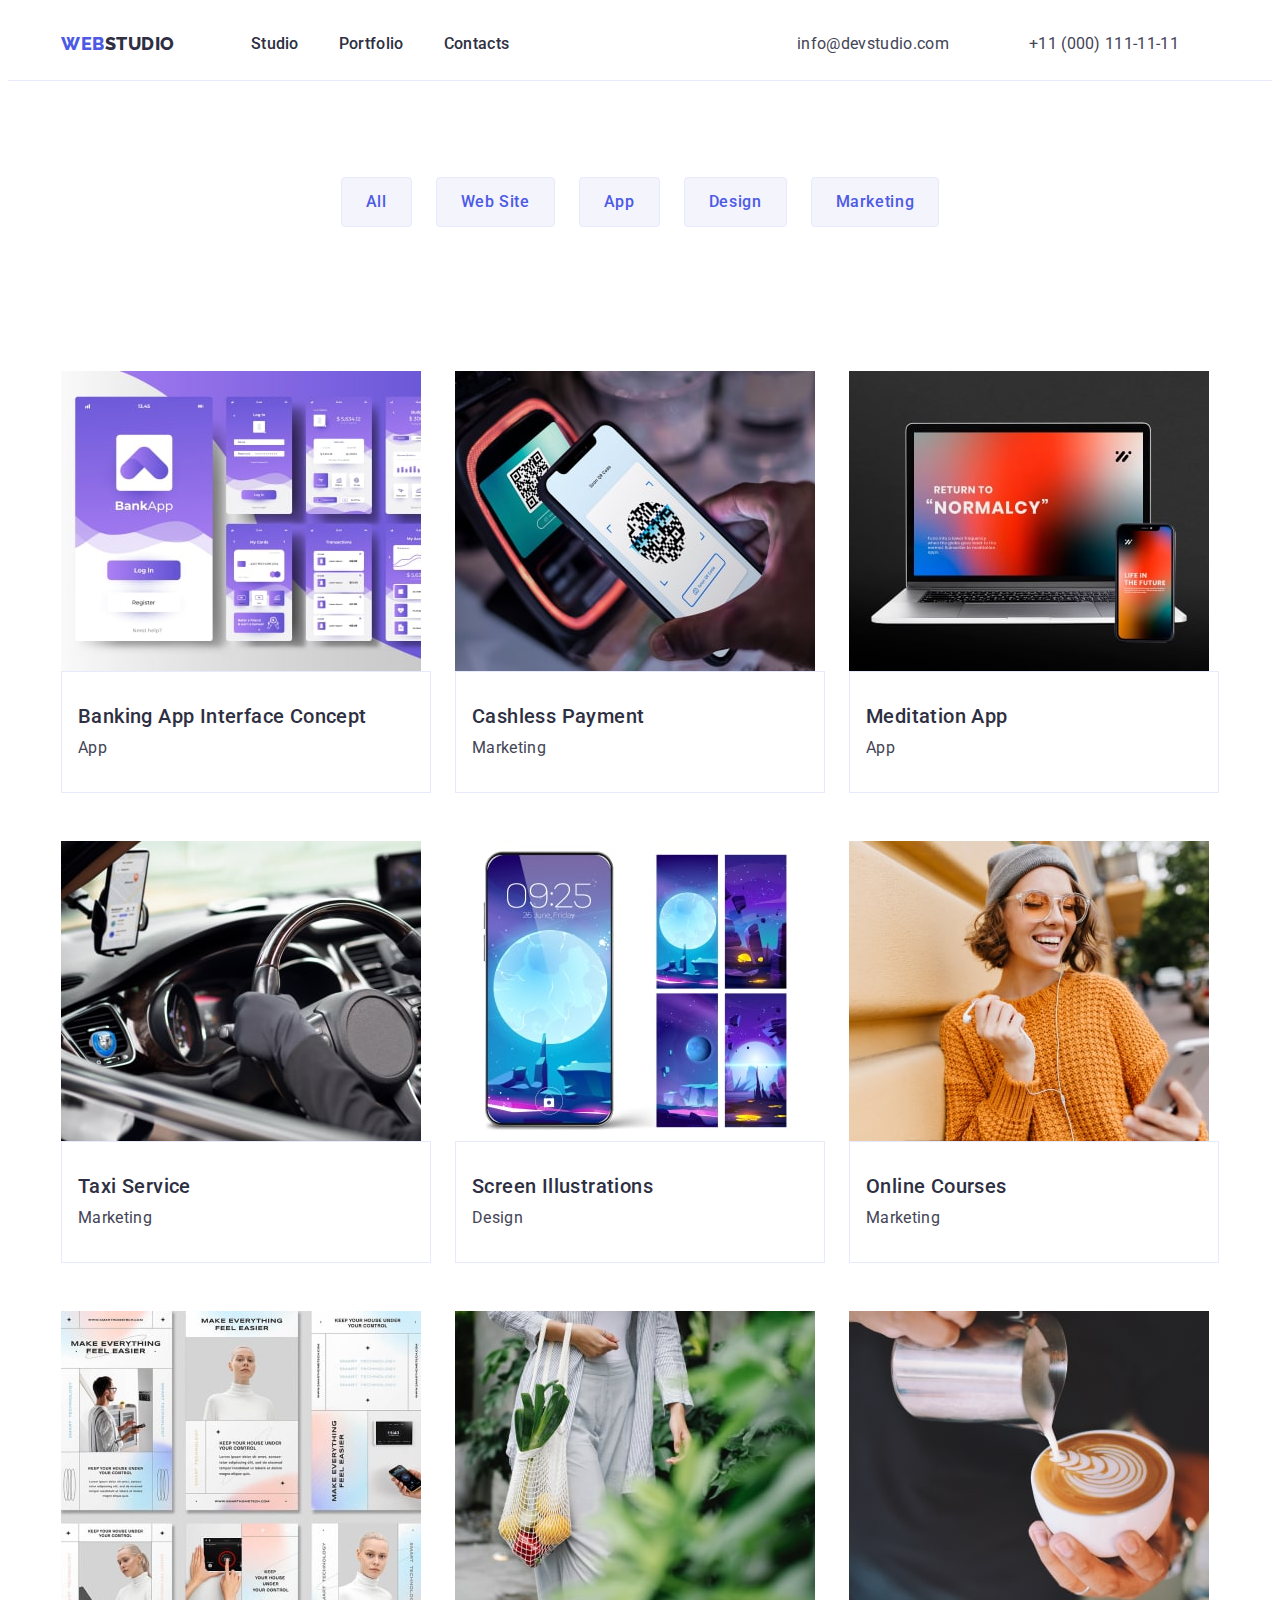
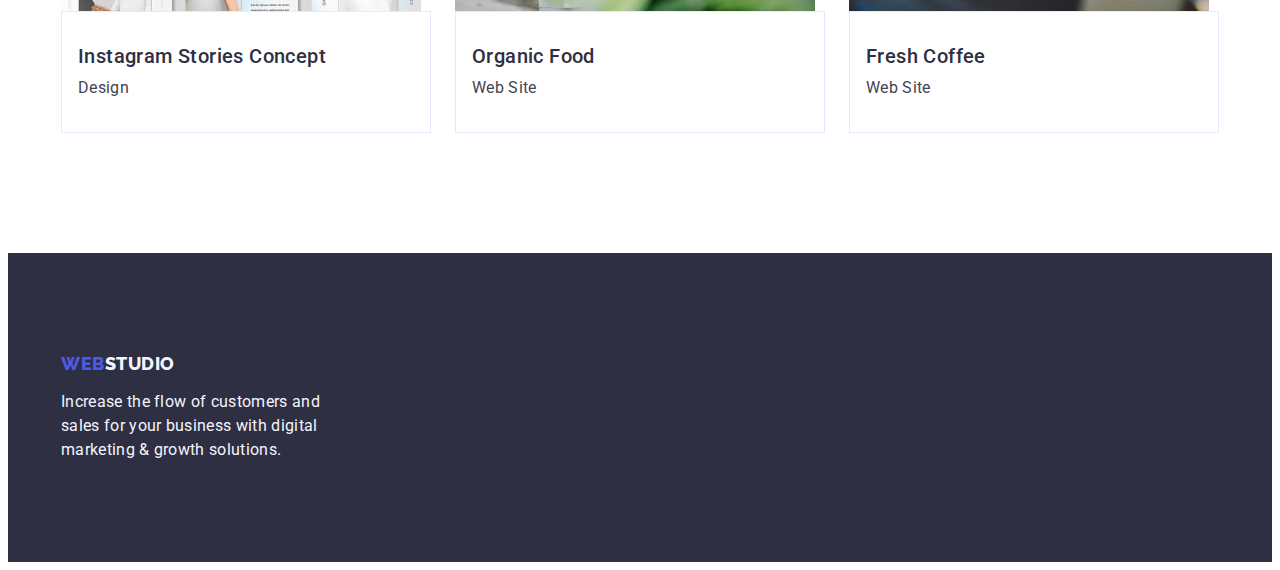
==== commit 0e2571df: "up" ====
--- a/portfolio.html
+++ b/portfolio.html
@@ -92,7 +92,7 @@
                   width="360"
                   height="300"
                 />
-                <div class="team-item-text">
+                <div class="card-item-text">
                   <h2 class="page-subtitle">Banking App Interface Concept</h2>
                   <p class="page-text">App</p>
                 </div>
@@ -106,7 +106,7 @@
                   width="360"
                   height="300"
                 />
-                <div class="team-item-text">
+                <div class="card-item-text">
                   <h2 class="page-subtitle">Cashless Payment</h2>
                   <p class="page-text">Marketing</p>
                 </div>
@@ -120,7 +120,7 @@
                   width="360"
                   height="300"
                 />
-                <div class="team-item-text">
+                <div class="card-item-text">
                   <h2 class="page-subtitle">Meditation App</h2>
                   <p class="page-text">App</p>
                 </div>
@@ -134,7 +134,7 @@
                   width="360"
                   height="300"
                 />
-                <div class="team-item-text">
+                <div class="card-item-text">
                   <h2 class="page-subtitle">Taxi Service</h2>
                   <p class="page-text">Marketing</p>
                 </div>
@@ -148,7 +148,7 @@
                   width="360"
                   height="300"
                 />
-                <div class="team-item-text">
+                <div class="card-item-text">
                   <h2 class="page-subtitle">Screen Illustrations</h2>
                   <p class="page-text">Design</p>
                 </div>
@@ -162,7 +162,7 @@
                   width="360"
                   height="300"
                 />
-                <div class="team-item-text">
+                <div class="card-item-text">
                   <h2 class="page-subtitle">Online Courses</h2>
                   <p class="page-text">Marketing</p>
                 </div>
@@ -176,7 +176,7 @@
                   width="360"
                   height="300"
                 />
-                <div class="team-item-text">
+                <div class="card-item-text">
                   <h2 class="page-subtitle">Instagram Stories Concept</h2>
                   <p class="page-text">Design</p>
                 </div>
@@ -190,7 +190,7 @@
                   width="360"
                   height="300"
                 />
-                <div class="team-item-text">
+                <div class="card-item-text">
                   <h2 class="page-subtitle">Organic Food</h2>
                   <p class="page-text">Web Site</p>
                 </div>
@@ -204,7 +204,7 @@
                   width="360"
                   height="300"
                 />
-                <div class="team-item-text">
+                <div class="card-item-text">
                   <h2 class="page-subtitle">Fresh Coffee</h2>
                   <p class="page-text">Web Site</p>
                 </div>
--- a/css/styles.css
+++ b/css/styles.css
@@ -305,7 +305,7 @@
   width: 264px;
 }
 
-/* __________________FILTERS_______________ */
+/* __________________PORTFOLIO_______________ */
 
 .main-page {
   padding-top: 96px;
@@ -316,6 +316,7 @@
   display: flex;
   justify-content: center;
   gap: 24px;
+  margin-bottom: 72px;
 }
 
 .filters-btn {
@@ -351,3 +352,8 @@
 .main-page-item {
   width: calc((100% - 48px) / 3);
 }
+
+.card-item-text {
+  border: 1px solid var(--cornflower);
+  padding: 32px 16px;
+}
